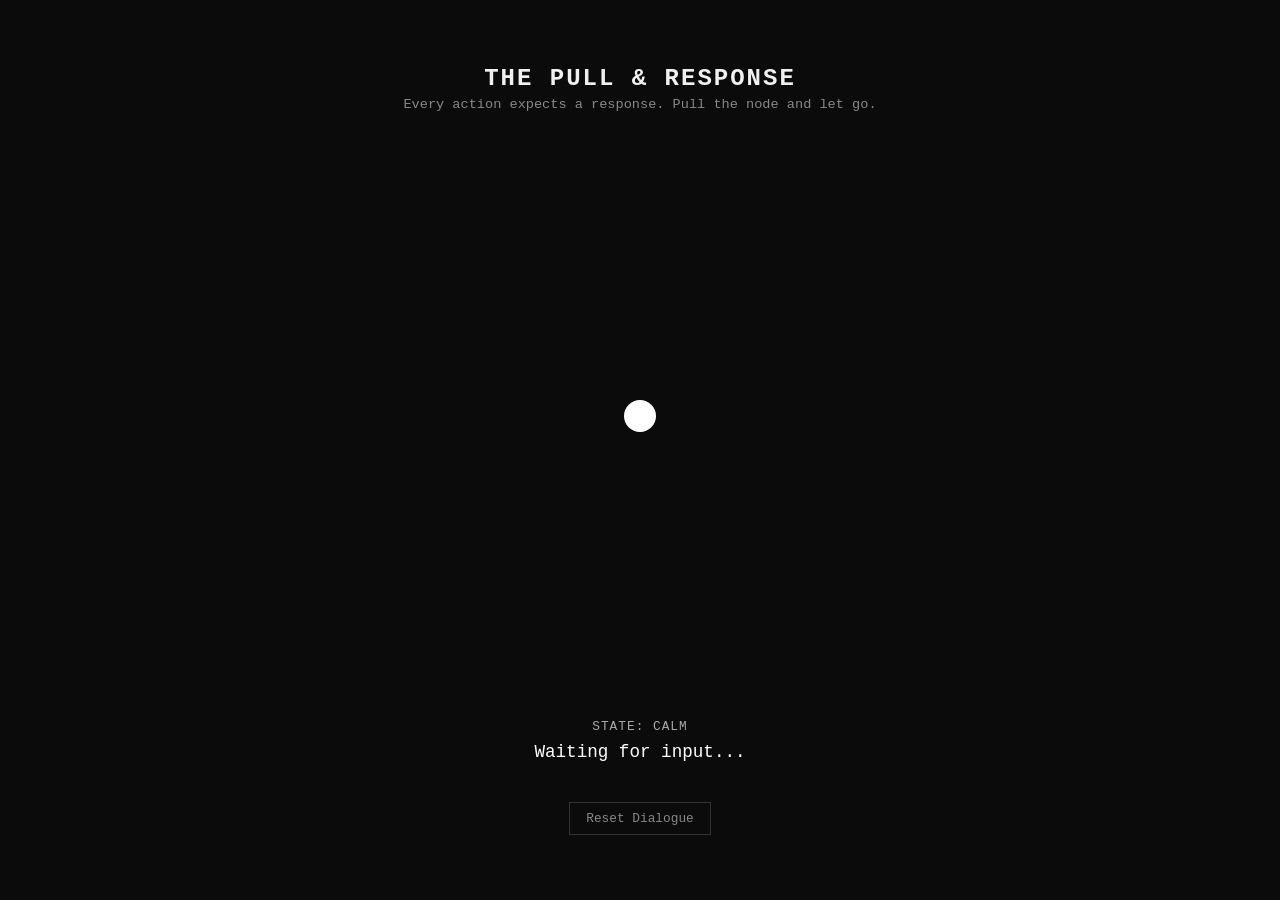
==== index.html @ f3132843 "pullıt" ====
<!DOCTYPE html>
<html lang="en">
<head>
    <meta charset="UTF-8">
    <meta name="viewport" content="width=device-width, initial-scale=1.0">
    <title>The Pull & Response</title>
    <link rel="stylesheet" href="style.css">
</head>
<body>

    <div class="container">
        <!-- Başlık ve Yönerge -->
        <header>
            <h1>The Pull & Response</h1>
            <p class="subtitle">Every action expects a response. Pull the node and let go.</p>
        </header>

        <!-- Etkileşim Alanı (Canvas) -->
        <main>
            <canvas id="interactiveCanvas"></canvas>
        </main>

        <!-- Durum ve Geri Bildirim Alanı -->
        <footer>
            <div id="stateIndicator" class="state-label">State: Calm</div>
            <div id="responseOutput" class="response-text">Waiting for input...</div>
            <button id="resetButton" class="reset-btn">Reset Dialogue</button>
        </footer>
    </div>

    <script src="script.js"></script>
</body>
</html>
---- style.css ----
/* Temel Sıfırlama ve Minimalist Tasarım */
* {
    box-sizing: border-box;
    margin: 0;
    padding: 0;
}

body {
    background-color: #0b0b0b;
    color: #f0f0f0;
    font-family: 'Courier New', Courier, monospace;
    display: flex;
    justify-content: center;
    align-items: center;
    height: 100vh;
    overflow: hidden;
}

.container {
    display: flex;
    flex-direction: column;
    align-items: center;
    justify-content: space-between;
    width: 100%;
    max-width: 600px;
    height: 90vh;
    padding: 20px;
}

header {
    text-align: center;
}

h1 {
    font-size: 1.5rem;
    letter-spacing: 2px;
    margin-bottom: 5px;
    text-transform: uppercase;
}

.subtitle {
    font-size: 0.85rem;
    color: #888;
}

/* Canvas Alanı */
main {
    flex-grow: 1;
    display: flex;
    justify-content: center;
    align-items: center;
    width: 100%;
    position: relative;
}

canvas {
    cursor: grab;
    touch-action: none;
}

canvas:active {
    cursor: grabbing;
}

/* Alt Bilgi ve Durum Alanları */
footer {
    text-align: center;
    width: 100%;
}

.state-label {
    font-size: 0.8rem;
    color: #aaa;
    margin-bottom: 8px;
    letter-spacing: 1px;
    text-transform: uppercase;
}

.response-text {
    font-size: 1.1rem;
    min-height: 40px;
    color: #fff;
    margin-bottom: 20px;
    transition: opacity 0.3s ease;
}

.reset-btn {
    background: transparent;
    color: #888;
    border: 1px solid #333;
    padding: 8px 16px;
    font-family: 'Courier New', Courier, monospace;
    font-size: 0.8rem;
    cursor: pointer;
    transition: all 0.2s ease;
}

.reset-btn:hover {
    color: #fff;
    border-color: #777;
    background: #151515;
}
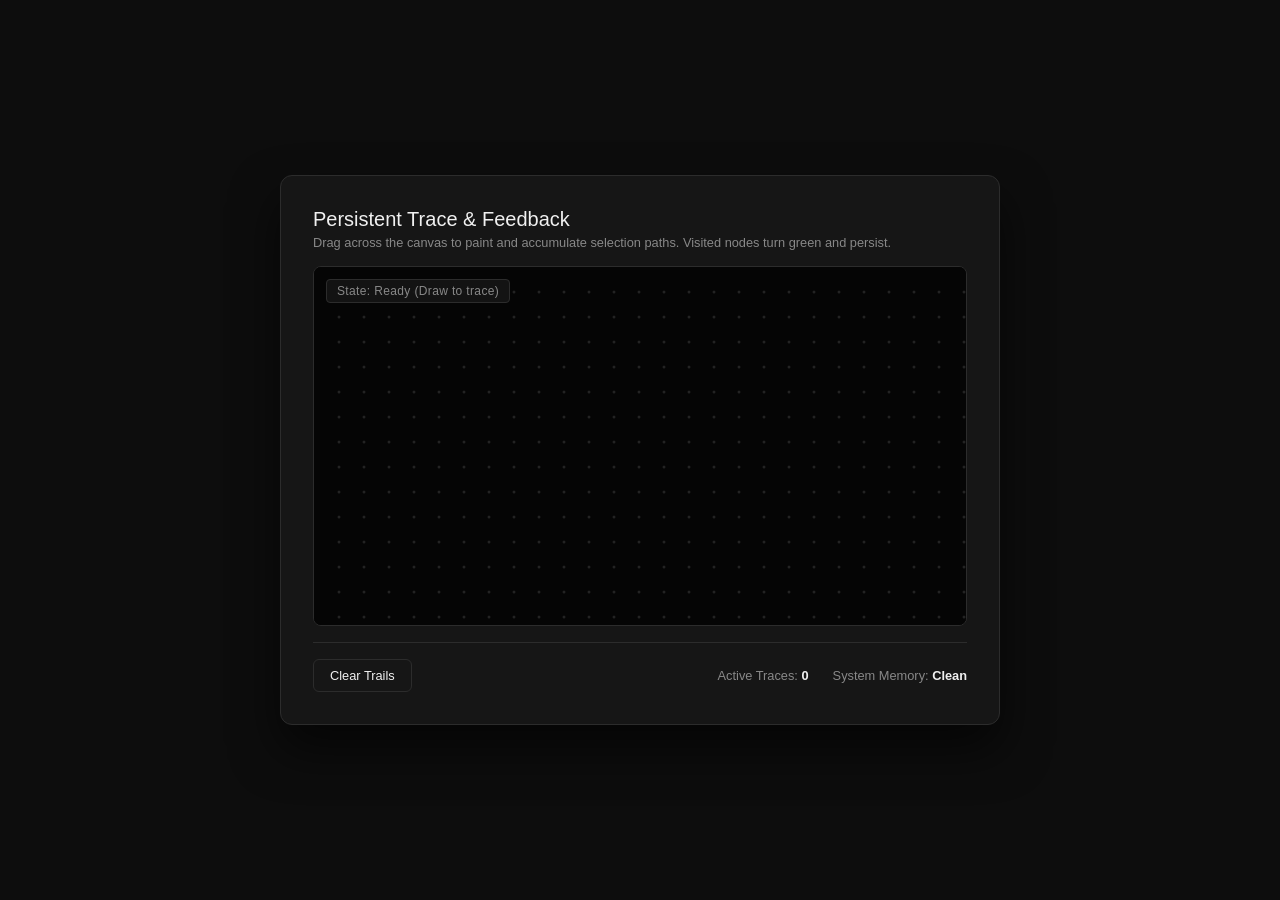
==== commit e5c36c33: "Add files via upload" ====
--- a/index.html
+++ b/index.html
@@ -3,31 +3,293 @@
 <head>
     <meta charset="UTF-8">
     <meta name="viewport" content="width=device-width, initial-scale=1.0">
-    <title>The Pull & Response</title>
-    <link rel="stylesheet" href="style.css">
+    <title>Persistent Trace & Feedback Experiment</title>
+    <style>
+        :root {
+            --bg-color: #0d0d0d;
+            --surface-color: #161616;
+            --border-color: #2c2c2c;
+            --text-primary: #f0f0f0;
+            --text-secondary: #888888;
+            --accent: #22c55e;
+        }
+
+        * {
+            box-sizing: border-box;
+            margin: 0;
+            padding: 0;
+        }
+
+        body {
+            background-color: var(--bg-color);
+            color: var(--text-primary);
+            font-family: -apple-system, BlinkMacSystemFont, "Segoe UI", Roboto, sans-serif;
+            display: flex;
+            justify-content: center;
+            align-items: center;
+            min-height: 100vh;
+            overflow: hidden;
+        }
+
+        .experiment-container {
+            background-color: var(--surface-color);
+            border: 1px solid var(--border-color);
+            border-radius: 12px;
+            padding: 2rem;
+            width: 100%;
+            max-width: 720px;
+            box-shadow: 0 24px 48px rgba(0, 0, 0, 0.6);
+        }
+
+        .experiment-header {
+            margin-bottom: 1rem;
+        }
+
+        .experiment-header h1 {
+            font-size: 1.25rem;
+            font-weight: 500;
+            margin-bottom: 0.2rem;
+        }
+
+        .subtitle {
+            font-size: 0.8rem;
+            color: var(--text-secondary);
+        }
+
+        .canvas-wrapper {
+            position: relative;
+            background: #050505;
+            border: 1px solid var(--border-color);
+            border-radius: 8px;
+            overflow: hidden;
+            margin-bottom: 1rem;
+            height: 360px;
+        }
+
+        canvas {
+            display: block;
+            width: 100%;
+            height: 100%;
+            cursor: crosshair;
+        }
+
+        .status-banner {
+            position: absolute;
+            top: 12px;
+            left: 12px;
+            background: rgba(22, 22, 22, 0.85);
+            border: 1px solid var(--border-color);
+            padding: 4px 10px;
+            border-radius: 4px;
+            font-size: 0.75rem;
+            color: var(--text-secondary);
+            letter-spacing: 0.03em;
+        }
+
+        .experiment-footer {
+            display: flex;
+            justify-content: space-between;
+            align-items: center;
+            border-top: 1px solid var(--border-color);
+            padding-top: 1rem;
+        }
+
+        .btn {
+            background: transparent;
+            border: 1px solid var(--border-color);
+            color: var(--text-primary);
+            padding: 0.5rem 1rem;
+            border-radius: 6px;
+            font-size: 0.8rem;
+            cursor: pointer;
+            transition: all 0.2s ease;
+        }
+
+        .btn:hover {
+            border-color: var(--accent);
+            color: var(--accent);
+        }
+
+        .metrics {
+            display: flex;
+            gap: 1.5rem;
+            font-size: 0.8rem;
+            color: var(--text-secondary);
+        }
+
+        .metrics strong {
+            color: var(--text-primary);
+        }
+    </style>
 </head>
 <body>
-
-    <div class="container">
-        <!-- Başlık ve Yönerge -->
-        <header>
-            <h1>The Pull & Response</h1>
-            <p class="subtitle">Every action expects a response. Pull the node and let go.</p>
+    <main class="experiment-container">
+        <header class="experiment-header">
+            <h1>Persistent Trace & Feedback</h1>
+            <p class="subtitle">Drag across the canvas to paint and accumulate selection paths. Visited nodes turn green and persist.</p>
         </header>
 
-        <!-- Etkileşim Alanı (Canvas) -->
-        <main>
-            <canvas id="interactiveCanvas"></canvas>
-        </main>
-
-        <!-- Durum ve Geri Bildirim Alanı -->
-        <footer>
-            <div id="stateIndicator" class="state-label">State: Calm</div>
-            <div id="responseOutput" class="response-text">Waiting for input...</div>
-            <button id="resetButton" class="reset-btn">Reset Dialogue</button>
+        <div class="canvas-wrapper">
+            <canvas id="trailCanvas"></canvas>
+            <div id="statusBanner" class="status-banner" aria-live="polite">State: Ready (Draw to trace)</div>
+        </div>
+
+        <footer class="experiment-footer">
+            <button id="clearBtn" class="btn">Clear Trails</button>
+            <div class="metrics">
+                <span>Active Traces: <strong id="traceCountVal">0</strong></span>
+                <span>System Memory: <strong id="memoryVal">Clean</strong></span>
+            </div>
         </footer>
-    </div>
-
-    <script src="script.js"></script>
+    </main>
+
+    <script>
+        const DESIGN = {
+            gridSpacing: 25,
+            selectionRadius: 35,
+            colors: {
+                background: '#050505',
+                nodeDefault: 'rgba(255, 255, 255, 0.12)',
+                nodeSelected: '#22c55e',
+                cursorTrail: 'rgba(34, 197, 94, 0.4)'
+            }
+        };
+
+        let state = {
+            nodes: [],
+            isDrawing: false,
+            lastX: 0,
+            lastY: 0,
+            activeTracesCount: 0
+        };
+
+        const canvas = document.getElementById('trailCanvas');
+        const ctx = canvas.getContext('2d');
+        const clearBtn = document.getElementById('clearBtn');
+        const statusBanner = document.getElementById('statusBanner');
+        const traceCountVal = document.getElementById('traceCountVal');
+        const memoryVal = document.getElementById('memoryVal');
+
+        function initGrid() {
+            canvas.width = canvas.parentElement.clientWidth;
+            canvas.height = canvas.parentElement.clientHeight;
+
+            state.nodes = [];
+            for (let x = DESIGN.gridSpacing; x < canvas.width; x += DESIGN.gridSpacing) {
+                for (let y = DESIGN.gridSpacing; y < canvas.height; y += DESIGN.gridSpacing) {
+                    state.nodes.push({
+                        x: x,
+                        y: y,
+                        selected: false,
+                        intensity: 0.0
+                    });
+                }
+            }
+            state.activeTracesCount = 0;
+            updateMetrics();
+        }
+
+        function initInput() {
+            canvas.addEventListener('pointerdown', (e) => {
+                state.isDrawing = true;
+                const rect = canvas.getBoundingClientRect();
+                state.lastX = e.clientX - rect.left;
+                state.lastY = e.clientY - rect.top;
+                processSelection(state.lastX, state.lastY);
+                statusBanner.textContent = "State: Tracing & Accumulating Data";
+            });
+
+            canvas.addEventListener('pointermove', (e) => {
+                if (!state.isDrawing) return;
+                const rect = canvas.getBoundingClientRect();
+                let x = e.clientX - rect.left;
+                let y = e.clientY - rect.top;
+
+                processSelection(x, y);
+                state.lastX = x;
+                state.lastY = y;
+            });
+
+            window.addEventListener('pointerup', () => {
+                state.isDrawing = false;
+                statusBanner.textContent = "State: Idle (Selections Preserved)";
+            });
+
+            clearBtn.addEventListener('click', () => {
+                state.nodes.forEach(n => {
+                    n.selected = false;
+                    n.intensity = 0.0;
+                });
+                state.activeTracesCount = 0;
+                updateMetrics();
+                statusBanner.textContent = "State: Memory Cleared";
+            });
+        }
+
+        function processSelection(x, y) {
+            state.nodes.forEach(node => {
+                let dx = node.x - x;
+                let dy = node.y - y;
+                let dist = Math.sqrt(dx * dx + dy * dy);
+
+                if (dist < DESIGN.selectionRadius) {
+                    if (!node.selected) {
+                        node.selected = true;
+                        state.activeTracesCount++;
+                    }
+                    node.intensity = 1.0;
+                }
+            });
+            updateMetrics();
+        }
+
+        function updatePhysics() {
+            state.nodes.forEach(node => {
+                if (node.intensity > 0.0) {
+                    node.intensity -= 0.02;
+                    if (node.intensity < 0.0) node.intensity = 0.0;
+                }
+            });
+        }
+
+        function renderOutput() {
+            ctx.fillStyle = DESIGN.colors.background;
+            ctx.fillRect(0, 0, canvas.width, canvas.height);
+
+            state.nodes.forEach(node => {
+                ctx.beginPath();
+                if (node.selected) {
+                    let radius = 3 + (node.intensity * 3);
+                    ctx.arc(node.x, node.y, radius, 0, Math.PI * 2);
+                    ctx.fillStyle = DESIGN.colors.nodeSelected;
+                    ctx.shadowColor = DESIGN.colors.nodeSelected;
+                    ctx.shadowBlur = 8 * node.intensity;
+                    ctx.fill();
+                    ctx.shadowBlur = 0;
+                } else {
+                    ctx.arc(node.x, node.y, 1.5, 0, Math.PI * 2);
+                    ctx.fillStyle = DESIGN.colors.nodeDefault;
+                    ctx.fill();
+                }
+            });
+        }
+
+        function updateMetrics() {
+            traceCountVal.textContent = state.activeTracesCount;
+            memoryVal.textContent = state.activeTracesCount > 50 ? "Dense (Accumulating)" : state.activeTracesCount > 0 ? "Active" : "Clean";
+        }
+
+        function loop() {
+            updatePhysics();
+            renderOutput();
+            requestAnimationFrame(loop);
+        }
+
+        window.addEventListener('load', () => {
+            initGrid();
+            initInput();
+            loop();
+        });
+    </script>
 </body>
 </html>
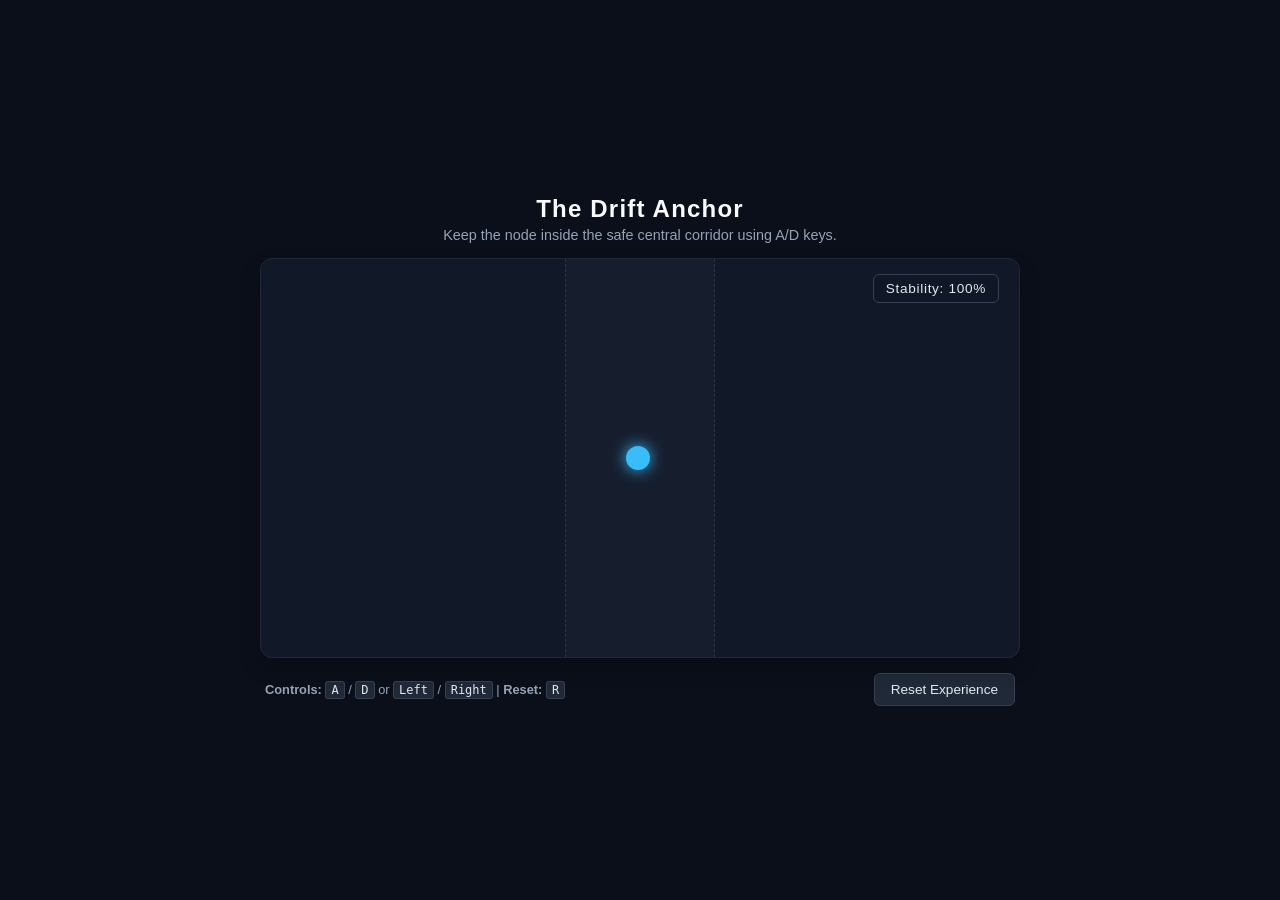
==== commit 03ac6311: "feedback" ====
--- a/index.html
+++ b/index.html
@@ -3,17 +3,8 @@
 <head>
     <meta charset="UTF-8">
     <meta name="viewport" content="width=device-width, initial-scale=1.0">
-    <title>Persistent Trace & Feedback Experiment</title>
+    <title>The Drift Anchor — Feedback Loop Experience</title>
     <style>
-        :root {
-            --bg-color: #0d0d0d;
-            --surface-color: #161616;
-            --border-color: #2c2c2c;
-            --text-primary: #f0f0f0;
-            --text-secondary: #888888;
-            --accent: #22c55e;
-        }
-
         * {
             box-sizing: border-box;
             margin: 0;
@@ -21,9 +12,9 @@
         }
 
         body {
-            background-color: var(--bg-color);
-            color: var(--text-primary);
-            font-family: -apple-system, BlinkMacSystemFont, "Segoe UI", Roboto, sans-serif;
+            background-color: #0b0f19;
+            color: #e2e8f0;
+            font-family: -apple-system, BlinkMacSystemFont, "Segoe UI", Roboto, Helvetica, Arial, sans-serif;
             display: flex;
             justify-content: center;
             align-items: center;
@@ -31,265 +22,269 @@
             overflow: hidden;
         }
 
-        .experiment-container {
-            background-color: var(--surface-color);
-            border: 1px solid var(--border-color);
+        .app-container {
+            display: flex;
+            flex-direction: column;
+            align-items: center;
+            width: 100%;
+            max-width: 800px;
+            padding: 20px;
+            gap: 15px;
+        }
+
+        .header {
+            text-align: center;
+        }
+
+        .header h1 {
+            font-size: 1.5rem;
+            font-weight: 600;
+            letter-spacing: 0.05em;
+            color: #f8fafc;
+            margin-bottom: 4px;
+        }
+
+        .header p {
+            font-size: 0.9rem;
+            color: #94a3b8;
+        }
+
+        .arena {
+            position: relative;
+            width: 100%;
+            height: 400px;
+            background: #111827;
+            border: 1px solid #1f2937;
             border-radius: 12px;
-            padding: 2rem;
-            width: 100%;
-            max-width: 720px;
-            box-shadow: 0 24px 48px rgba(0, 0, 0, 0.6);
-        }
-
-        .experiment-header {
-            margin-bottom: 1rem;
-        }
-
-        .experiment-header h1 {
-            font-size: 1.25rem;
+            overflow: hidden;
+            box-shadow: 0 10px 25px -5px rgba(0, 0, 0, 0.3);
+        }
+
+        /* Güvenli Koridor Alanı */
+        .safe-corridor {
+            position: absolute;
+            top: 0;
+            bottom: 0;
+            left: calc(50% - 75px);
+            width: 150px;
+            background: rgba(30, 41, 59, 0.4);
+            border-left: 1px dashed rgba(75, 85, 99, 0.4);
+            border-right: 1px dashed rgba(75, 85, 99, 0.4);
+        }
+
+        /* Hareketli Nesne (Node) */
+        #node {
+            position: absolute;
+            top: 50%;
+            left: 50%;
+            width: 24px;
+            height: 24px;
+            background: #38bdf8;
+            border-radius: 50%;
+            transform: translate(-50%, -50%);
+            box-shadow: 0 0 15px #38bdf8;
+            transition: background-color 0.2s;
+        }
+
+        .score-display {
+            position: absolute;
+            top: 15px;
+            right: 20px;
+            background: rgba(17, 24, 39, 0.75);
+            padding: 6px 12px;
+            border-radius: 6px;
+            font-size: 0.85rem;
             font-weight: 500;
-            margin-bottom: 0.2rem;
-        }
-
-        .subtitle {
-            font-size: 0.8rem;
-            color: var(--text-secondary);
-        }
-
-        .canvas-wrapper {
-            position: relative;
-            background: #050505;
-            border: 1px solid var(--border-color);
-            border-radius: 8px;
-            overflow: hidden;
-            margin-bottom: 1rem;
-            height: 360px;
-        }
-
-        canvas {
-            display: block;
-            width: 100%;
-            height: 100%;
-            cursor: crosshair;
-        }
-
-        .status-banner {
-            position: absolute;
-            top: 12px;
-            left: 12px;
-            background: rgba(22, 22, 22, 0.85);
-            border: 1px solid var(--border-color);
-            padding: 4px 10px;
-            border-radius: 4px;
-            font-size: 0.75rem;
-            color: var(--text-secondary);
-            letter-spacing: 0.03em;
-        }
-
-        .experiment-footer {
+            letter-spacing: 0.05em;
+            border: 1px solid #374151;
+            z-index: 10;
+        }
+
+        .footer {
             display: flex;
             justify-content: space-between;
             align-items: center;
-            border-top: 1px solid var(--border-color);
-            padding-top: 1rem;
-        }
-
-        .btn {
-            background: transparent;
-            border: 1px solid var(--border-color);
-            color: var(--text-primary);
-            padding: 0.5rem 1rem;
+            width: 100%;
+            padding: 0 5px;
+        }
+
+        .controls-hint {
+            font-size: 0.8rem;
+            color: #94a3b8;
+        }
+
+        kbd {
+            background: #1f2937;
+            border: 1px solid #374151;
+            border-radius: 3px;
+            padding: 1px 5px;
+            font-family: monospace;
+            font-size: 0.75rem;
+            color: #e2e8f0;
+        }
+
+        .reset-button {
+            background: #1f2937;
+            color: #e2e8f0;
+            border: 1px solid #374151;
+            padding: 8px 16px;
             border-radius: 6px;
-            font-size: 0.8rem;
+            font-size: 0.85rem;
+            font-weight: 500;
             cursor: pointer;
-            transition: all 0.2s ease;
-        }
-
-        .btn:hover {
-            border-color: var(--accent);
-            color: var(--accent);
-        }
-
-        .metrics {
-            display: flex;
-            gap: 1.5rem;
-            font-size: 0.8rem;
-            color: var(--text-secondary);
-        }
-
-        .metrics strong {
-            color: var(--text-primary);
+            transition: background 0.2s;
+        }
+
+        .reset-button:hover {
+            background: #374151;
         }
     </style>
 </head>
 <body>
-    <main class="experiment-container">
-        <header class="experiment-header">
-            <h1>Persistent Trace & Feedback</h1>
-            <p class="subtitle">Drag across the canvas to paint and accumulate selection paths. Visited nodes turn green and persist.</p>
+    <div class="app-container">
+        <header class="header">
+            <h1>The Drift Anchor</h1>
+            <p>Keep the node inside the safe central corridor using A/D keys.</p>
         </header>
 
-        <div class="canvas-wrapper">
-            <canvas id="trailCanvas"></canvas>
-            <div id="statusBanner" class="status-banner" aria-live="polite">State: Ready (Draw to trace)</div>
-        </div>
-
-        <footer class="experiment-footer">
-            <button id="clearBtn" class="btn">Clear Trails</button>
-            <div class="metrics">
-                <span>Active Traces: <strong id="traceCountVal">0</strong></span>
-                <span>System Memory: <strong id="memoryVal">Clean</strong></span>
+        <main class="arena" id="arena">
+            <div class="safe-corridor"></div>
+            <div id="node"></div>
+            <div class="score-display">
+                Stability: <span id="stabilityVal">100</span>%
             </div>
+        </main>
+
+        <footer class="footer">
+            <div class="controls-hint">
+                <span><strong>Controls:</strong> <kbd>A</kbd> / <kbd>D</kbd> or <kbd>Left</kbd> / <kbd>Right</kbd> | <strong>Reset:</strong> <kbd>R</kbd></span>
+            </div>
+            <button id="resetBtn" class="reset-button">Reset Experience</button>
         </footer>
-    </main>
+    </div>
 
     <script>
+        /**
+         * THE DRIFT ANCHOR - DOM Version (Sıfır hata garantili saf JS mimarisi)
+         */
+
+        // ==========================================
+        // 1. DESIGN (Ayarlanabilir Parametreler)
+        // ==========================================
         const DESIGN = {
-            gridSpacing: 25,
-            selectionRadius: 35,
-            colors: {
-                background: '#050505',
-                nodeDefault: 'rgba(255, 255, 255, 0.12)',
-                nodeSelected: '#22c55e',
-                cursorTrail: 'rgba(34, 197, 94, 0.4)'
+            nodeMass: 1.5,          // Atalet katsayısı
+            enginePower: 0.45,      // Tuş basma kuvveti
+            friction: 0.94,         // Sürtünme
+            currentChangeSpeed: 0.03, // Rüzgar değişim hızı
+            maxCurrentForce: 0.7,   // Maksimum gizli rüzgar
+            corridorHalfWidth: 75   // Güvenli bölge yarıçapı
+        };
+
+        // ==========================================
+        // 2. state (Durum Yönetimi)
+        // ==========================================
+        let state = {
+            x: 0,       // Merkezden uzaklık (piksel cinsinden ofset)
+            vx: 0,      // Hız
+            currentX: 0,// Gizli rüzgar
+            targetCurrentX: 0,
+            keys: { left: false, right: false },
+            stability: 100
+        };
+
+        const arena = document.getElementById('arena');
+        const nodeEl = document.getElementById('node');
+        const stabilityValEl = document.getElementById('stabilityVal');
+        const resetBtn = document.getElementById('resetBtn');
+
+        // Başlangıçta tam ortala
+        function initPosition() {
+            state.x = 0;
+            state.vx = 0;
+            state.currentX = 0;
+            state.stability = 100;
+        }
+        initPosition();
+
+        // ==========================================
+        // 3. input (Girdi Yönetimi)
+        // ==========================================
+        window.addEventListener('keydown', (e) => {
+            if (e.key === 'ArrowLeft' || e.key === 'a' || e.key === 'A') state.keys.left = true;
+            if (e.key === 'ArrowRight' || e.key === 'd' || e.key === 'D') state.keys.right = true;
+            if (e.key === 'r' || e.key === 'R') initPosition();
+        });
+
+        window.addEventListener('keyup', (e) => {
+            if (e.key === 'ArrowLeft' || e.key === 'a' || e.key === 'A') state.keys.left = false;
+            if (e.key === 'ArrowRight' || e.key === 'd' || e.key === 'D') state.keys.right = false;
+        });
+
+        resetBtn.addEventListener('click', initPosition);
+
+        // ==========================================
+        // 4. rule (Fizik ve Kurallar)
+        // ==========================================
+        function updatePhysics() {
+            // Gizli rüzgarı periyodik olarak değiştir
+            if (Math.random() < 0.02) {
+                state.targetCurrentX = (Math.random() * 2 - 1) * DESIGN.maxCurrentForce;
             }
-        };
-
-        let state = {
-            nodes: [],
-            isDrawing: false,
-            lastX: 0,
-            lastY: 0,
-            activeTracesCount: 0
-        };
-
-        const canvas = document.getElementById('trailCanvas');
-        const ctx = canvas.getContext('2d');
-        const clearBtn = document.getElementById('clearBtn');
-        const statusBanner = document.getElementById('statusBanner');
-        const traceCountVal = document.getElementById('traceCountVal');
-        const memoryVal = document.getElementById('memoryVal');
-
-        function initGrid() {
-            canvas.width = canvas.parentElement.clientWidth;
-            canvas.height = canvas.parentElement.clientHeight;
-
-            state.nodes = [];
-            for (let x = DESIGN.gridSpacing; x < canvas.width; x += DESIGN.gridSpacing) {
-                for (let y = DESIGN.gridSpacing; y < canvas.height; y += DESIGN.gridSpacing) {
-                    state.nodes.push({
-                        x: x,
-                        y: y,
-                        selected: false,
-                        intensity: 0.0
-                    });
-                }
+            state.currentX += (state.targetCurrentX - state.currentX) * DESIGN.currentChangeSpeed;
+
+            // Kullanıcı kuvveti
+            let userForce = 0;
+            if (state.keys.left) userForce -= DESIGN.enginePower;
+            if (state.keys.right) userForce += DESIGN.enginePower;
+
+            // Toplam ivme ve hız
+            const accel = (userForce + state.currentX) / DESIGN.nodeMass;
+            state.vx += accel;
+            state.vx *= DESIGN.friction;
+            state.x += state.vx;
+
+            // Sınırlar (Arena genişliğinin dışına çıkmasın)
+            const maxLimit = (arena.clientWidth / 2) - 20;
+            if (state.x < -maxLimit) { state.x = -maxLimit; state.vx *= -0.4; }
+            if (state.x > maxLimit) { state.x = maxLimit; state.vx *= -0.4; }
+
+            // Kararlılık (Stability) hesaplama
+            const inCorridor = Math.abs(state.x) <= DESIGN.corridorHalfWidth;
+            if (inCorridor) {
+                state.stability = Math.min(100, state.stability + 0.4);
+            } else {
+                state.stability = Math.max(0, state.stability - 0.9);
             }
-            state.activeTracesCount = 0;
-            updateMetrics();
-        }
-
-        function initInput() {
-            canvas.addEventListener('pointerdown', (e) => {
-                state.isDrawing = true;
-                const rect = canvas.getBoundingClientRect();
-                state.lastX = e.clientX - rect.left;
-                state.lastY = e.clientY - rect.top;
-                processSelection(state.lastX, state.lastY);
-                statusBanner.textContent = "State: Tracing & Accumulating Data";
-            });
-
-            canvas.addEventListener('pointermove', (e) => {
-                if (!state.isDrawing) return;
-                const rect = canvas.getBoundingClientRect();
-                let x = e.clientX - rect.left;
-                let y = e.clientY - rect.top;
-
-                processSelection(x, y);
-                state.lastX = x;
-                state.lastY = y;
-            });
-
-            window.addEventListener('pointerup', () => {
-                state.isDrawing = false;
-                statusBanner.textContent = "State: Idle (Selections Preserved)";
-            });
-
-            clearBtn.addEventListener('click', () => {
-                state.nodes.forEach(n => {
-                    n.selected = false;
-                    n.intensity = 0.0;
-                });
-                state.activeTracesCount = 0;
-                updateMetrics();
-                statusBanner.textContent = "State: Memory Cleared";
-            });
-        }
-
-        function processSelection(x, y) {
-            state.nodes.forEach(node => {
-                let dx = node.x - x;
-                let dy = node.y - y;
-                let dist = Math.sqrt(dx * dx + dy * dy);
-
-                if (dist < DESIGN.selectionRadius) {
-                    if (!node.selected) {
-                        node.selected = true;
-                        state.activeTracesCount++;
-                    }
-                    node.intensity = 1.0;
-                }
-            });
-            updateMetrics();
-        }
-
-        function updatePhysics() {
-            state.nodes.forEach(node => {
-                if (node.intensity > 0.0) {
-                    node.intensity -= 0.02;
-                    if (node.intensity < 0.0) node.intensity = 0.0;
-                }
-            });
-        }
-
-        function renderOutput() {
-            ctx.fillStyle = DESIGN.colors.background;
-            ctx.fillRect(0, 0, canvas.width, canvas.height);
-
-            state.nodes.forEach(node => {
-                ctx.beginPath();
-                if (node.selected) {
-                    let radius = 3 + (node.intensity * 3);
-                    ctx.arc(node.x, node.y, radius, 0, Math.PI * 2);
-                    ctx.fillStyle = DESIGN.colors.nodeSelected;
-                    ctx.shadowColor = DESIGN.colors.nodeSelected;
-                    ctx.shadowBlur = 8 * node.intensity;
-                    ctx.fill();
-                    ctx.shadowBlur = 0;
-                } else {
-                    ctx.arc(node.x, node.y, 1.5, 0, Math.PI * 2);
-                    ctx.fillStyle = DESIGN.colors.nodeDefault;
-                    ctx.fill();
-                }
-            });
-        }
-
-        function updateMetrics() {
-            traceCountVal.textContent = state.activeTracesCount;
-            memoryVal.textContent = state.activeTracesCount > 50 ? "Dense (Accumulating)" : state.activeTracesCount > 0 ? "Active" : "Clean";
-        }
-
+            stabilityValEl.textContent = Math.round(state.stability);
+        }
+
+        // ==========================================
+        // 5. output (Görselleştirme / Render)
+        // ==========================================
+        function render() {
+            // Nesneyi merkez ofsetine göre konumlandır
+            const arenaCenter = arena.clientWidth / 2;
+            nodeEl.style.left = `${arenaCenter + state.x}px`;
+
+            // Gizli akıntının şiddetine göre nesnenin rengini değiştir (Geri bildirim)
+            const intensity = Math.abs(state.currentX);
+            if (intensity > 0.4) {
+                nodeEl.style.backgroundColor = '#f43f5e'; // Sert akıntı (Kırmızımsı)
+                nodeEl.style.boxShadow = '0 0 15px #f43f5e';
+            } else {
+                nodeEl.style.backgroundColor = '#38bdf8'; // Normal akıntı (Mavi)
+                nodeEl.style.boxShadow = '0 0 15px #38bdf8';
+            }
+        }
+
+        // Ana Döngü
         function loop() {
             updatePhysics();
-            renderOutput();
+            render();
             requestAnimationFrame(loop);
         }
 
-        window.addEventListener('load', () => {
-            initGrid();
-            initInput();
-            loop();
-        });
+        requestAnimationFrame(loop);
     </script>
 </body>
 </html>
